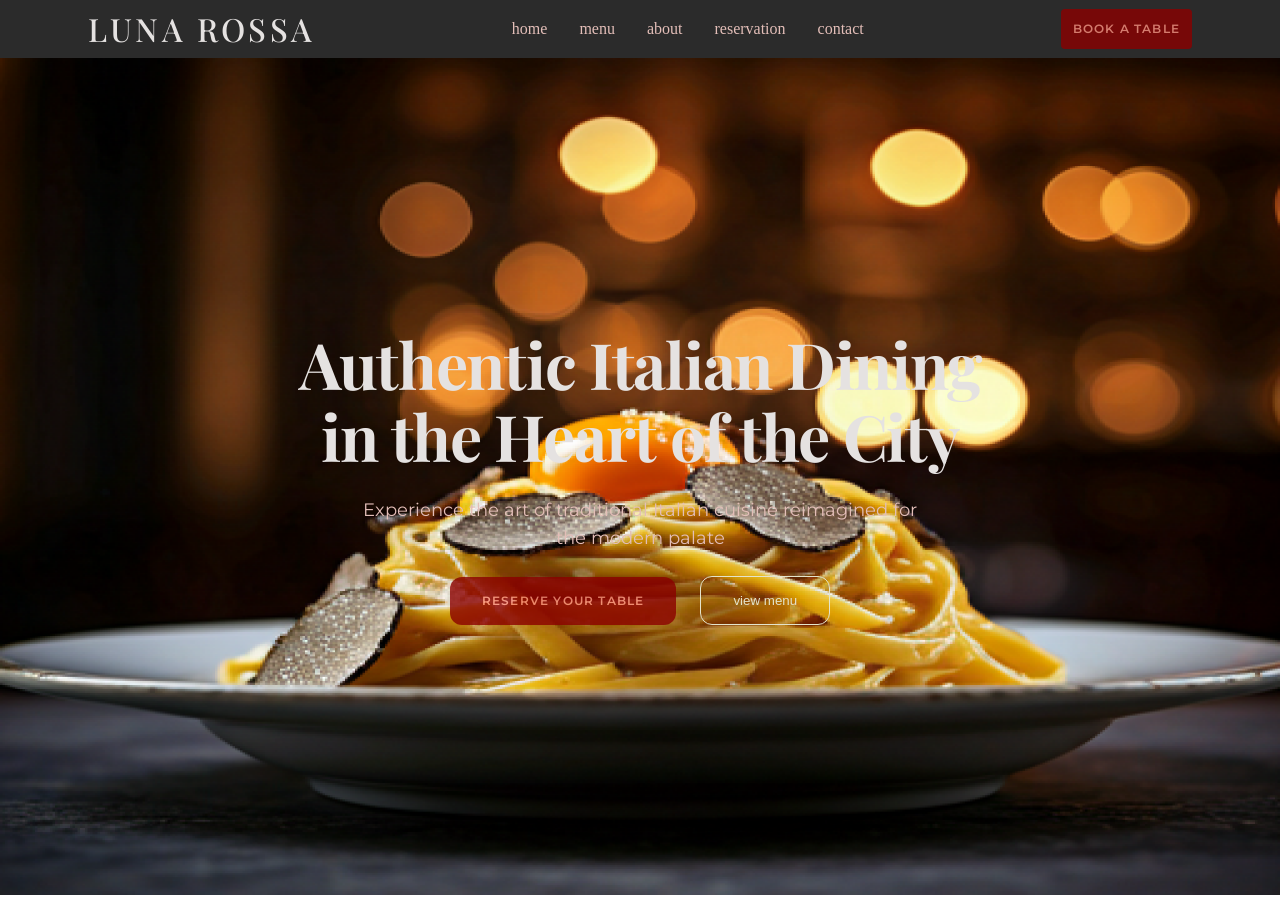
==== luna.html @ b4577ac2 "first commit" ====
<!doctype html>
<html lang="en">
  <head>
    <link
      href="https://fonts.googleapis.com/css2?family=Montserrat:ital,wght@0,100..900;1,100..900&family=Playfair+Display:ital,wght@0,400..900;1,400..900&display=swap"
      rel="stylesheet"
    />
    <link rel="stylesheet" href="style.css" />
    <meta charset="UTF-8" />
    <meta name="viewport" content="width=device-width, initial-scale=1.0" />
    <title>Document</title>
  </head>
  <body>
    <header>
      <p class="logo">luna rossa</p>
      <nav>
        <a href="#">home</a>
        <a href="#">menu</a>
        <a href="#">about</a>
        <a href="#">reservation</a>
        <a href="#">contact</a>
      </nav>
      <button class="red-button">book a table</button>
    </header>
    <main>
      <section class="hero-section">
        <h1>Authentic Italian Dining in the Heart of the City</h1>
        <p class="details">
          Experience the art of traditional Italian cuisine reimagined for the
          modern palate
        </p>
        <div class="button-container">
          <button class="red-button hero-button">reserve your table
          </button>
          <button class="hero-button">view menu</button>
        </div>
      </section>
    </main>
  </body>
</html>
---- style.css ----
* {
  margin: 0;
  padding: 0;
  box-sizing: border-box;
}
header {
  background-color: #131313e5;
  padding: 8px 48px;
  display: flex;
  gap: 48px;
}
nav {
  display: none;
}

.logo {
  font-size: 2rem;
  font-family: "Playfair Display", serif;
  font-weight: 500;
  font-style: medium;
  line-height: 42px;
  letter-spacing: 3.2px;
  vertical-align: middle;
  text-transform: uppercase;
  color: #e5e2e1;
}

.red-button {
  background-color: #8b0000;
  padding: 12px;
  width: 100%;
  border: 0;
  border-radius: 4px;
  opacity: 80%;
  font-family: "Montserrat", sans-serif;
  font-weight: 600;
  font-size: 0.75rem;
  line-height: 16px;
  letter-spacing: 1.2px;
  text-transform: uppercase;
  color: #ff907f;
}

.hero-section {
  background-color: #e3beb8;
  /* min-height: 85vh; */
  display: flex;
  flex-direction: column;
  gap: 24px;
  background-image: url("./image.png");
  background-size: 100% 100%;
  background-repeat: no-repeat;
}

section {
  padding: 72px 32px;
}
h1 {
  font-family: Playfair Display;
  font-weight: 700;
  font-size: 3rem;
  letter-spacing: -1.28px;
  line-height: 72px;
  text-align: center;
  color: #e5e2e1;
}

.details {
  font-family: "Montserrat", sans-serif;
  font-size: 0.8rem;
  line-height: 28px;
  letter-spacing: 0px;
  text-align: center;
  font-weight: 400px;
  color: #E3BEB8;
}
.hero-button {
  border-radius: 12px;
  padding: 16px 32px;
  width: fit-content;
}

.button-container {
  display: flex;
  gap: 24px;
  flex-direction: column;
  align-items: center;
}
.button-container button:nth-child(2) {
  background-color:transparent;
  color: #E4E4CC;
  border:1px solid #E4E4CC;
}
@media (min-width: 768px) {
  nav {
    display: flex;
    gap: 32px;
  }
  nav a {
    color: #e3beb8;
    text-decoration: none;
  }
  .red-button {
    width: fit-content;
  }
  header {
    justify-content: space-between;
    align-items: center;
    padding-inline: 88px;
  }
  .hero-section{
    height: 85vh;
    justify-content: center;
  }
  .button-container{
    flex-direction: row;
    justify-content: center;
  }
  .details{
    font-size: 1.1rem;

  }
}
@media(min-width:1024px){
  h1{
    font-size: 4rem;
    width: 65%;
  }
  section{
    padding: 80px;
  }
  .details{
    width: 50%;
  }
.hero-section{
  align-items: center;
  height: 93vh;
}  
}
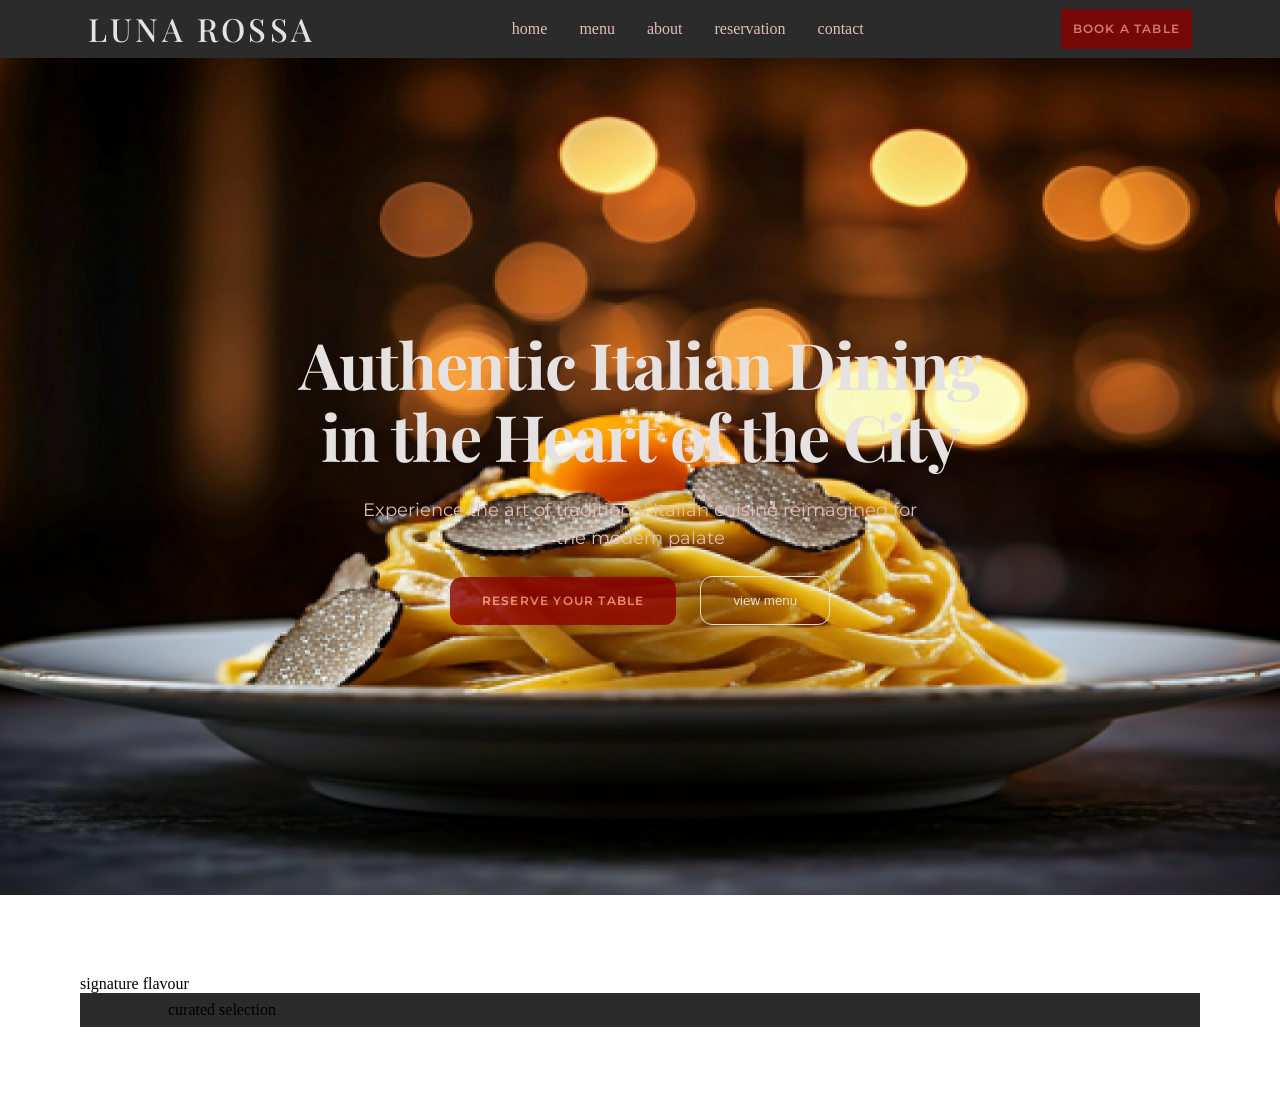
==== commit bd878495: "ggjsh" ====
--- a/luna.html
+++ b/luna.html
@@ -30,11 +30,20 @@
           modern palate
         </p>
         <div class="button-container">
-          <button class="red-button hero-button">reserve your table
-          </button>
+          <button class="red-button hero-button">reserve your table</button>
           <button class="hero-button">view menu</button>
         </div>
       </section>
     </main>
+
+    <section class="feautured-dish">
+      <span>
+        <p1>signature flavour</p1>
+        <header class="second">curated selection</header>
+      </span>
+
+      <div></div>
+    </section>
+    <span></span>
   </body>
 </html>
--- a/style.css
+++ b/style.css
@@ -90,6 +90,7 @@
   background-color:transparent;
   color: #E4E4CC;
   border:1px solid #E4E4CC;
+
 }
 @media (min-width: 768px) {
   nav {
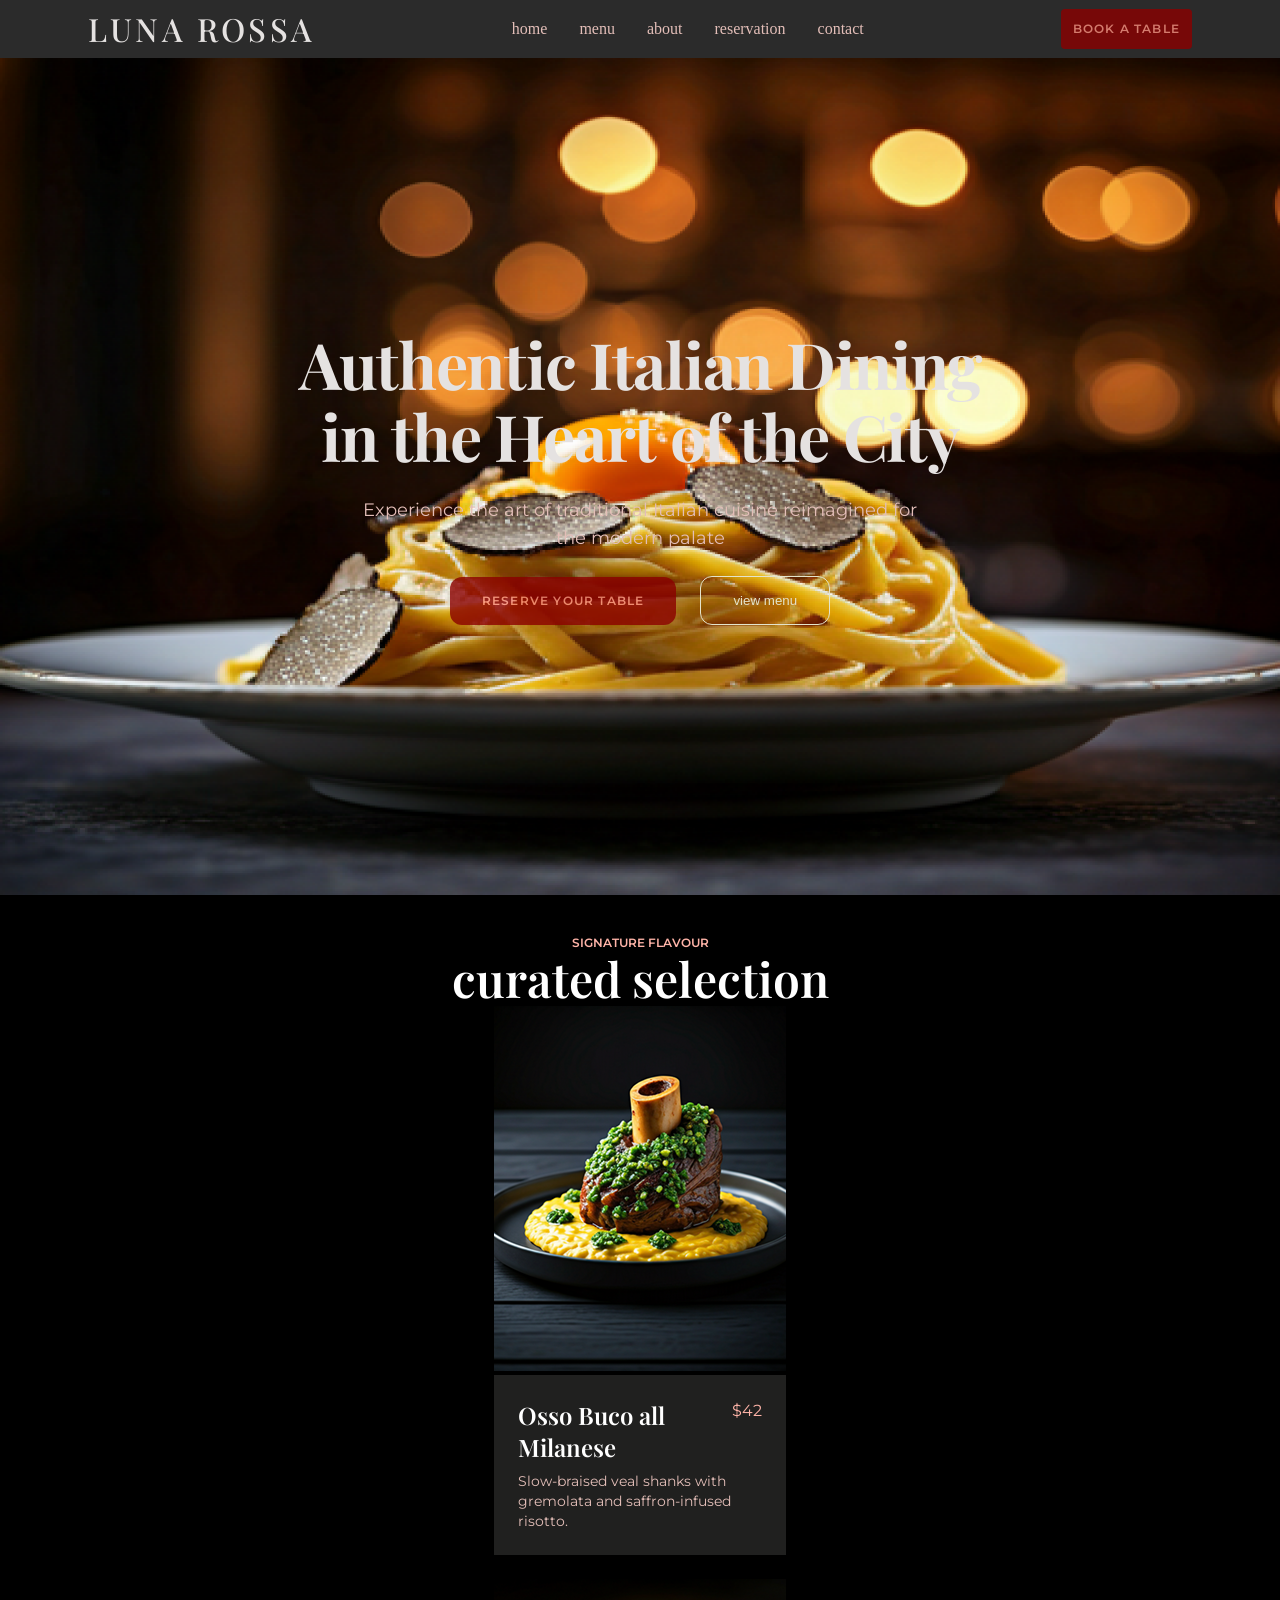
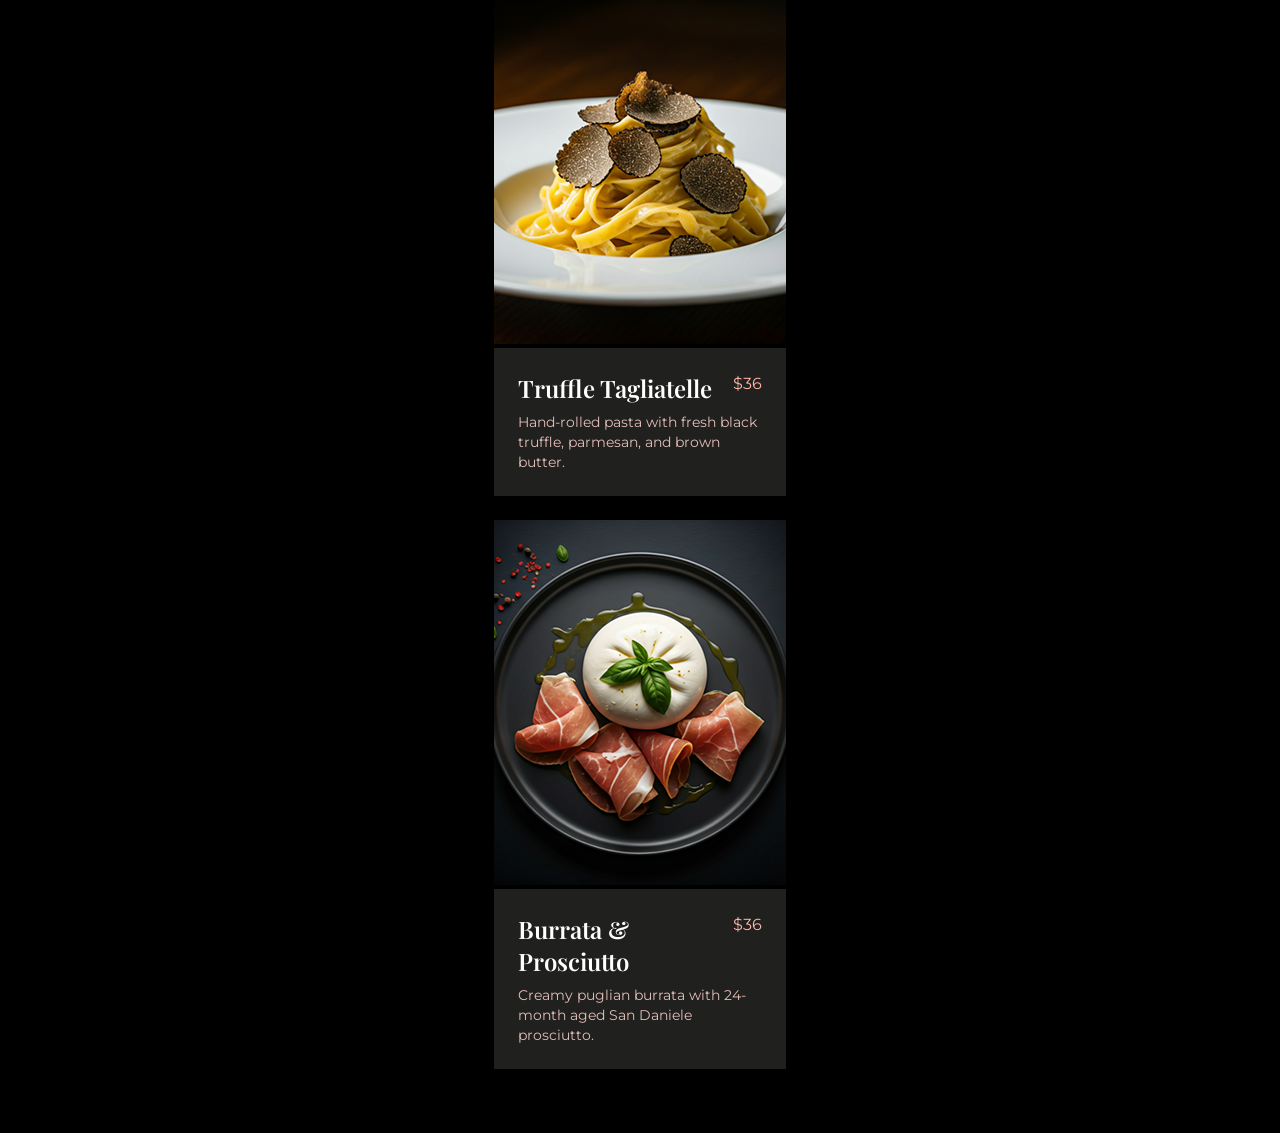
==== commit 9ac022e4: "i did the dish menu" ====
--- a/luna.html
+++ b/luna.html
@@ -36,13 +36,53 @@
       </section>
     </main>
 
-    <section class="feautured-dish">
-      <span>
-        <p1>signature flavour</p1>
-        <header class="second">curated selection</header>
-      </span>
+    <section class="featured-dish">
+      <p class="sign">signature flavour</p>
+      <span class="header">curated selection</span>
+      <!-- Parente container that holds all dish containers -->
+      <div class="parent-container">
+        <!-- dish containers start here -->
+        <div class="dish-container">
+          <img src="images/swallow.png" alt="" srcset="" />
+          <div class="dish-holder">
+            <div class="title">
+              <p class="foodname">Osso Buco all Milanese</p>
+              <p class="price">$42</p>
+            </div>
+            <div class="desc">
+              Slow-braised veal shanks with gremolata and saffron-infused
+              risotto.
+            </div>
+          </div>
+        </div>
 
-      <div></div>
+        <div class="dish-container">
+          <img src="images/spag.png" alt="" srcset="" />
+          <div class="dish-holder">
+            <div class="title">
+              <p class="foodname">Truffle Tagliatelle</p>
+              <p class="price">$36</p>
+            </div>
+            <div class="desc">
+              Hand-rolled pasta with fresh black truffle, parmesan, and brown
+              butter.
+            </div>
+          </div>
+        </div>
+        <div class="dish-container">
+          <img src="images/shusi.png" alt="" srcset="" />
+          <div class="dish-holder">
+            <div class="title">
+              <p class="foodname">Burrata & Prosciutto</p>
+              <p class="price">$36</p>
+            </div>
+            <div class="desc">
+              Creamy puglian burrata with 24- month aged San Daniele prosciutto.
+            </div>
+          </div>
+        </div>
+        <!-- dish containers ends here -->
+      </div>
     </section>
     <span></span>
   </body>
--- a/style.css
+++ b/style.css
@@ -52,8 +52,74 @@
   background-repeat: no-repeat;
 }
 
-section {
-  padding: 72px 32px;
+.sign {
+  color: #ffb4a8;
+  font-size: 12px;
+  font-family: "Montserrat", sans-serif;
+  font-weight: 600;
+  text-transform: uppercase;
+}
+
+.featured-dish {
+  background-color: black;
+  padding: 40px 30px;
+  text-align: center;
+}
+
+.featured-dish .header {
+  font-family: "Playfair Display", serif;
+  font-weight: 600;
+  font-size: 48px;
+  line-height: 56px;
+  color: white;
+  margin-bottom: 64px;
+}
+.dish-holder {
+  background-color: #20201f;
+  padding: 24px 24px;
+}
+.dish-container{
+  width:292px;
+  margin-bottom:24px;
+}
+
+.parent-container{
+  display: flex;
+  flex-direction: column; ;
+  align-items: center;
+} 
+
+.title {
+  display: flex;
+  /* gap: 8px; */
+  justify-content: space-between;
+  align-content: space-between;
+}
+.title .foodname {
+  color: white;
+  font-weight: 600;
+  font-size: 24px;
+  text-align: left;
+  line-height: 32px;
+  font-family: "Playfair Display", serif;
+}
+
+.dish-holder .desc {
+  color: #e3beb8;
+  font-weight: 400;
+  font-size: 14px;
+  line-height: 20px;
+  font-family: "Montserrat", sans-serif;
+  text-align: left;
+  margin-top: 8px;
+}
+
+.title .price {
+  color: #ffb4a8;
+  font-weight: 400;
+  font-size: 16px;
+  line-height: 24px;
+  font-family: "Montserrat", sans-serif;
 }
 h1 {
   font-family: Playfair Display;
@@ -72,7 +138,7 @@
   letter-spacing: 0px;
   text-align: center;
   font-weight: 400px;
-  color: #E3BEB8;
+  color: #e3beb8;
 }
 .hero-button {
   border-radius: 12px;
@@ -87,10 +153,9 @@
   align-items: center;
 }
 .button-container button:nth-child(2) {
-  background-color:transparent;
-  color: #E4E4CC;
-  border:1px solid #E4E4CC;
-
+  background-color: transparent;
+  color: #e4e4cc;
+  border: 1px solid #e4e4cc;
 }
 @media (min-width: 768px) {
   nav {
@@ -109,32 +174,31 @@
     align-items: center;
     padding-inline: 88px;
   }
-  .hero-section{
+  .hero-section {
     height: 85vh;
     justify-content: center;
   }
-  .button-container{
+  .button-container {
     flex-direction: row;
     justify-content: center;
   }
-  .details{
+  .details {
     font-size: 1.1rem;
-
-  }
-}
-@media(min-width:1024px){
-  h1{
+  }
+}
+@media (min-width: 1024px) {
+  h1 {
     font-size: 4rem;
     width: 65%;
   }
-  section{
+  section {
     padding: 80px;
   }
-  .details{
+  .details {
     width: 50%;
   }
-.hero-section{
-  align-items: center;
-  height: 93vh;
-}  
-}
+  .hero-section {
+    align-items: center;
+    height: 93vh;
+  }
+}
